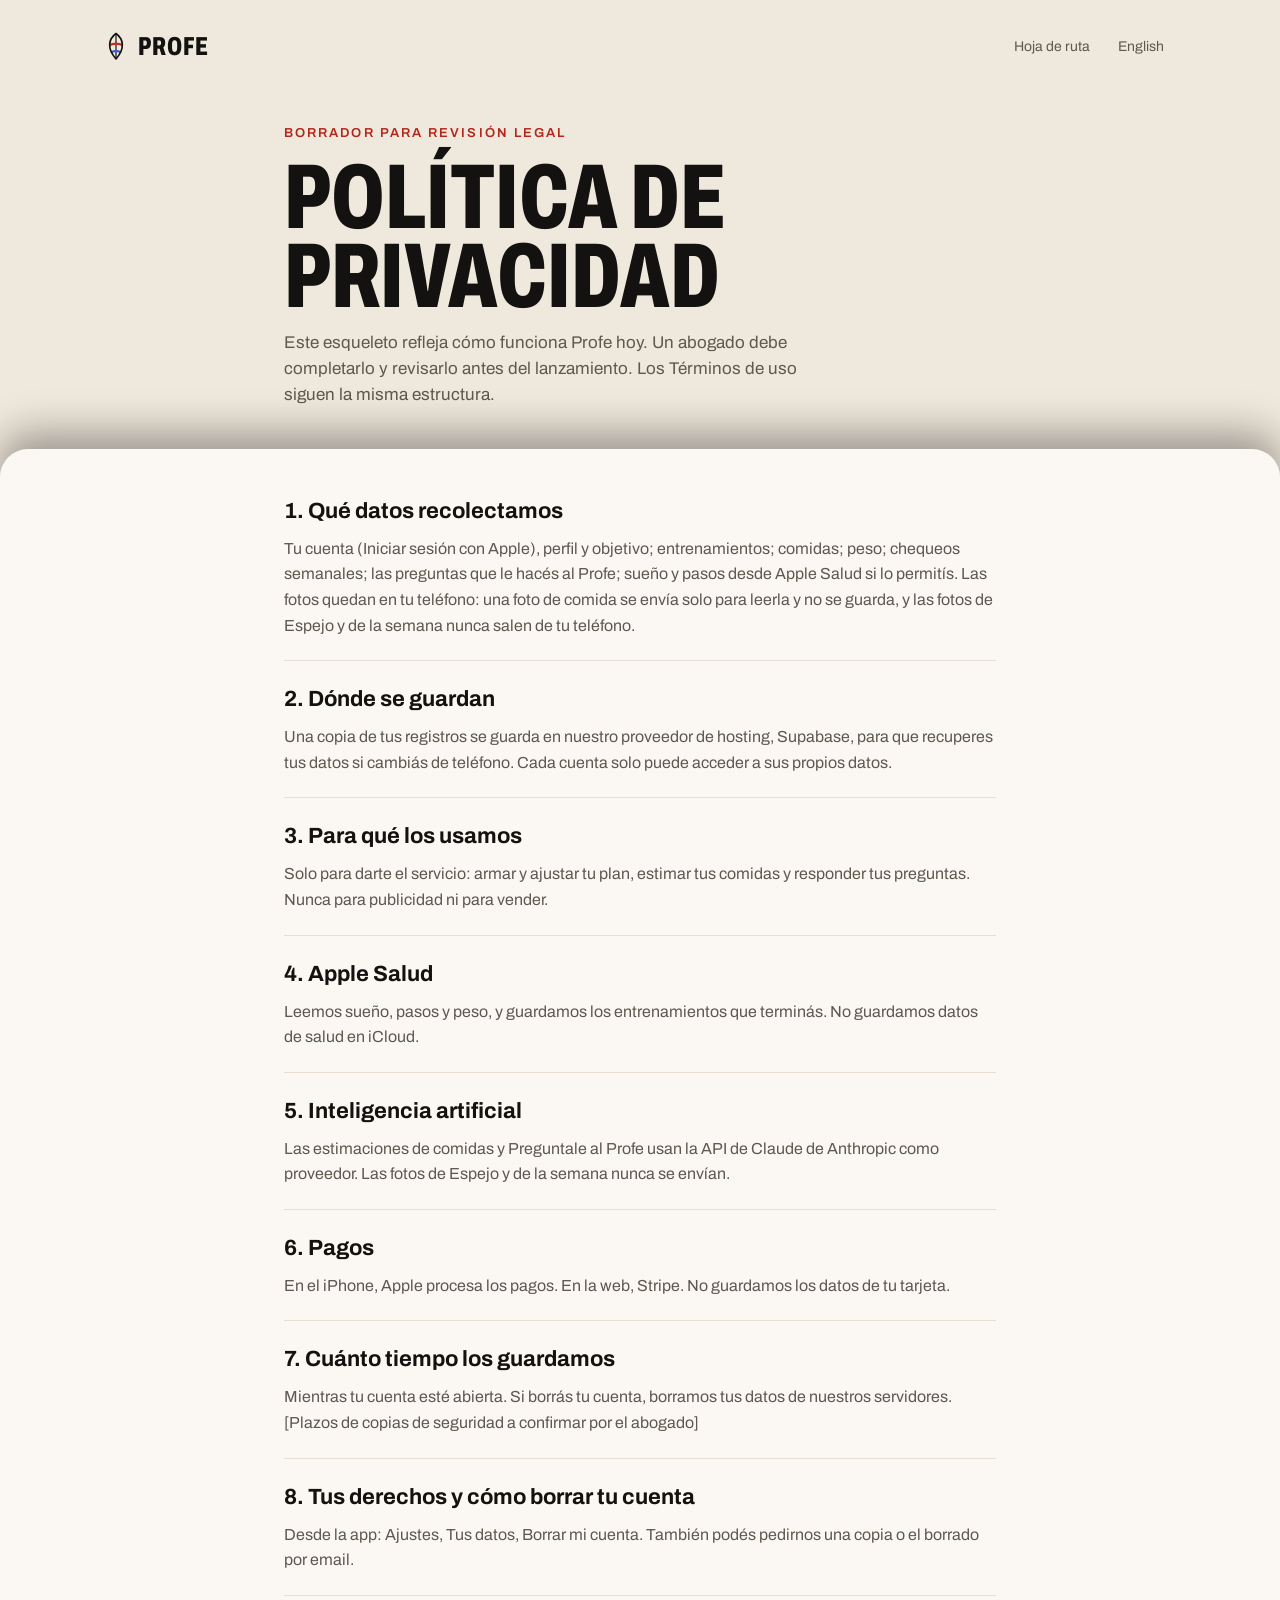
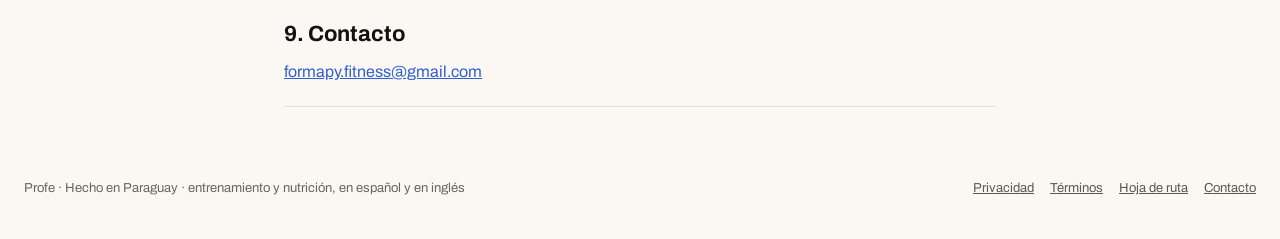
==== privacy-es.html @ db01f184 "Add files via upload" ====
<!doctype html>
<html lang="es">
<head>
<meta charset="utf-8">
<meta name="viewport" content="width=device-width, initial-scale=1">
<title>Profe privacidad</title>
<link rel="preconnect" href="https://fonts.googleapis.com"><link rel="preconnect" href="https://fonts.gstatic.com" crossorigin>
<link href="https://fonts.googleapis.com/css2?family=Archivo:wdth,wght@62..125,300..900&display=swap" rel="stylesheet">
<link rel="stylesheet" href="site.css">
</head>
<body>
<header class="top wrap">
  <a class="brand" href="index-es.html"><svg class="logo" viewBox="0 0 100 120" aria-hidden="true"><defs><clipPath id="lc"><path d="M50 6 C80 28 90 66 50 112 C10 66 20 28 50 6Z"/></clipPath></defs><g clip-path="url(#lc)" fill="none"><path d="M50 112 L50 0" stroke="var(--ink)" stroke-width="5"/><circle cx="50" cy="112" r="34" stroke="var(--azul)" stroke-width="9"/><circle cx="50" cy="112" r="64" stroke="var(--rojo)" stroke-width="9"/></g><path d="M50 6 C80 28 90 66 50 112 C10 66 20 28 50 6Z" fill="none" stroke="var(--ink)" stroke-width="7" stroke-linejoin="round"/></svg><span>PROFE</span></a>
  <nav aria-label="Site"><a href="roadmap-es.html">Hoja de ruta</a><a href="privacy.html" hreflang="en">English</a></nav>
</header>
<section class="hero wrap narrow"><span class="kicker red">Borrador para revisión legal</span><h1>POLÍTICA DE PRIVACIDAD</h1><p class="lead">Este esqueleto refleja cómo funciona Profe hoy. Un abogado debe completarlo y revisarlo antes del lanzamiento. Los Términos de uso siguen la misma estructura.</p></section>
<main class="sheet"><div class="wrap narrow"><section class="clause"><h2>1. Qué datos recolectamos</h2><p>Tu cuenta (Iniciar sesión con Apple), perfil y objetivo; entrenamientos; comidas; peso; chequeos semanales; las preguntas que le hacés al Profe; sueño y pasos desde Apple Salud si lo permitís. Las fotos quedan en tu teléfono: una foto de comida se envía solo para leerla y no se guarda, y las fotos de Espejo y de la semana nunca salen de tu teléfono.</p></section><section class="clause"><h2>2. Dónde se guardan</h2><p>Una copia de tus registros se guarda en nuestro proveedor de hosting, Supabase, para que recuperes tus datos si cambiás de teléfono. Cada cuenta solo puede acceder a sus propios datos.</p></section><section class="clause"><h2>3. Para qué los usamos</h2><p>Solo para darte el servicio: armar y ajustar tu plan, estimar tus comidas y responder tus preguntas. Nunca para publicidad ni para vender.</p></section><section class="clause"><h2>4. Apple Salud</h2><p>Leemos sueño, pasos y peso, y guardamos los entrenamientos que terminás. No guardamos datos de salud en iCloud.</p></section><section class="clause"><h2>5. Inteligencia artificial</h2><p>Las estimaciones de comidas y Preguntale al Profe usan la API de Claude de Anthropic como proveedor. Las fotos de Espejo y de la semana nunca se envían.</p></section><section class="clause"><h2>6. Pagos</h2><p>En el iPhone, Apple procesa los pagos. En la web, Stripe. No guardamos los datos de tu tarjeta.</p></section><section class="clause"><h2>7. Cuánto tiempo los guardamos</h2><p>Mientras tu cuenta esté abierta. Si borrás tu cuenta, borramos tus datos de nuestros servidores. [Plazos de copias de seguridad a confirmar por el abogado]</p></section><section class="clause"><h2>8. Tus derechos y cómo borrar tu cuenta</h2><p>Desde la app: Ajustes, Tus datos, Borrar mi cuenta. También podés pedirnos una copia o el borrado por email.</p></section><section class="clause"><h2>9. Contacto</h2><p><a href="mailto:formapy.fitness@gmail.com">formapy.fitness@gmail.com</a></p></section></div></main>
<footer class="foot wrap"><span>Profe · Hecho en Paraguay · entrenamiento y nutrición, en español y en inglés</span><span class="links"><a href="privacy-es.html">Privacidad</a><a href="https://www.apple.com/legal/internet-services/itunes/dev/stdeula/">Términos</a><a href="roadmap-es.html">Hoja de ruta</a><a href="mailto:formapy.fitness@gmail.com">Contacto</a></span></footer>
</body>
</html>
---- site.css ----
/* Profe website: tokens.json colors, dark by default like the Web, Legal and Roadmap boards, light when the
   visitor's system is light. */
:root {
  color-scheme: dark light;
  --base: #0E0D0C; --sheet: #1C1A17; --ink: #F5F0E8; --muted: #A39C91; --faint: #8A8378;
  --rule: #2E2A25; --outline: #4A443D; --rojo: #C62A1D; --rojoInk: #EC5244; --oro: #D4A23A; --azul: #4C78E6;
  --link: #7B9CF0;
}
@media (prefers-color-scheme: light) {
  :root {
    --base: #EFE8DC; --sheet: #FBF8F3; --ink: #141210; --muted: #5F584F; --faint: #6B645B;
    --rule: #E7DFD2; --outline: #B5AC9E; --rojoInk: #B3261A; --oro: #8C6A1E; --azul: #2F5FD0; --link: #2F5FD0;
  }
}
* { box-sizing: border-box; }
html { -webkit-text-size-adjust: 100%; }
body {
  margin: 0; background: var(--base); color: var(--ink);
  font-family: 'Archivo', 'Helvetica Neue', Arial, sans-serif; line-height: 1.5;
  min-height: 100vh; display: flex; flex-direction: column;
}
a { color: var(--link); }
.wrap { width: 100%; max-width: 1120px; margin: 0 auto; padding-left: 24px; padding-right: 24px; }
.wrap.narrow { max-width: 760px; }

.top { display: flex; flex-wrap: wrap; align-items: center; justify-content: space-between; gap: 8px; padding-top: 24px; }
.brand { display: flex; align-items: center; gap: 10px; min-height: 44px; color: var(--ink); text-decoration: none; }
.brand span { font-size: 26px; font-weight: 800; font-stretch: 68%; letter-spacing: 0.04em; }
.logo { width: 24px; height: 29px; }
nav { display: flex; flex-wrap: wrap; gap: 4px; }
nav a { min-height: 44px; padding: 0 12px; display: flex; align-items: center; color: var(--muted); text-decoration: none; font-size: 14px; }
nav a:hover { color: var(--ink); }

.hero { display: flex; flex-direction: column; gap: 14px; padding-top: 56px; padding-bottom: 40px; }
.hero.split { flex-direction: row; flex-wrap: wrap; align-items: flex-end; justify-content: space-between; gap: 24px; padding-top: 64px; padding-bottom: 48px; }
.hero.split > div { display: flex; flex-direction: column; gap: 14px; flex: 1 1 520px; }
.kicker { font-size: 13px; letter-spacing: 0.16em; text-transform: uppercase; font-weight: 600; color: var(--muted); }
.kicker.red { color: var(--rojoInk); }
h1 { margin: 0; font-size: clamp(48px, 8vw, 92px); line-height: 0.86; font-weight: 800; font-stretch: 68%; overflow-wrap: anywhere; }
.lead { margin: 0; max-width: 560px; font-size: 17px; line-height: 1.55; color: var(--muted); }
.note { margin: 8px 0 0; font-size: 14px; color: var(--faint); }

.primary {
  min-height: 54px; padding: 0 26px; border-radius: 27px; background: var(--rojo); color: #FFFFFF;
  text-decoration: none; display: inline-flex; align-items: center; font-weight: 700; font-size: 16px;
}
.primary:hover { filter: brightness(1.08); }

.sheet { flex: 1; background: var(--sheet); border-radius: 28px 28px 0 0; box-shadow: inset 0 1px 0 rgba(245,240,232,0.12), 0 -16px 40px rgba(0,0,0,0.35); padding: 24px 0 40px; }
.clause { display: flex; flex-direction: column; gap: 8px; padding: 22px 0; border-bottom: 1px solid var(--rule); }
.clause h2 { margin: 0; font-size: 22px; }
.clause p { margin: 0; font-size: 16px; line-height: 1.6; color: var(--muted); }

.cols { display: grid; grid-template-columns: repeat(auto-fit, minmax(min(300px, 100%), 1fr)); gap: 40px; padding-top: 16px; }
.colhead { display: flex; align-items: center; gap: 10px; padding-bottom: 14px; }
.colhead h2 { margin: 0; font-size: 28px; font-weight: 800; font-stretch: 68%; }
.count { font-size: 13px; color: var(--faint); }
.petal { width: 16px; height: 19px; display: inline-block; clip-path: path('M8 1 C14 5 15.5 12 8 18 C0.5 12 2 5 8 1Z'); }
.petal.azul { background: var(--azul); }
.petal.outline { background: var(--outline); }
.stitch { height: 6px; background-image: radial-gradient(circle, rgba(213,43,30,0.65) 1.3px, transparent 1.8px); background-size: 9px 6px; background-position: center; }
.col article { display: flex; flex-direction: column; gap: 6px; padding: 18px 0; border-bottom: 1px solid var(--rule); }
.col h3 { margin: 0; font-size: 17px; font-weight: 700; }
.col p { margin: 0; font-size: 14px; line-height: 1.5; color: var(--muted); }
.tag { font-size: 11px; letter-spacing: 0.14em; text-transform: uppercase; font-weight: 700; }
.tag.red { color: var(--rojoInk); }
.tag.gold { color: var(--oro); }

.foot { display: flex; flex-wrap: wrap; justify-content: space-between; gap: 12px; padding-top: 32px; padding-bottom: 40px; font-size: 13px; color: var(--faint); background: var(--sheet); max-width: none; }
.foot .links { display: flex; flex-wrap: wrap; gap: 16px; }
.foot a { color: var(--muted); }
body:not(:has(.sheet)) .foot { background: transparent; margin-top: auto; }
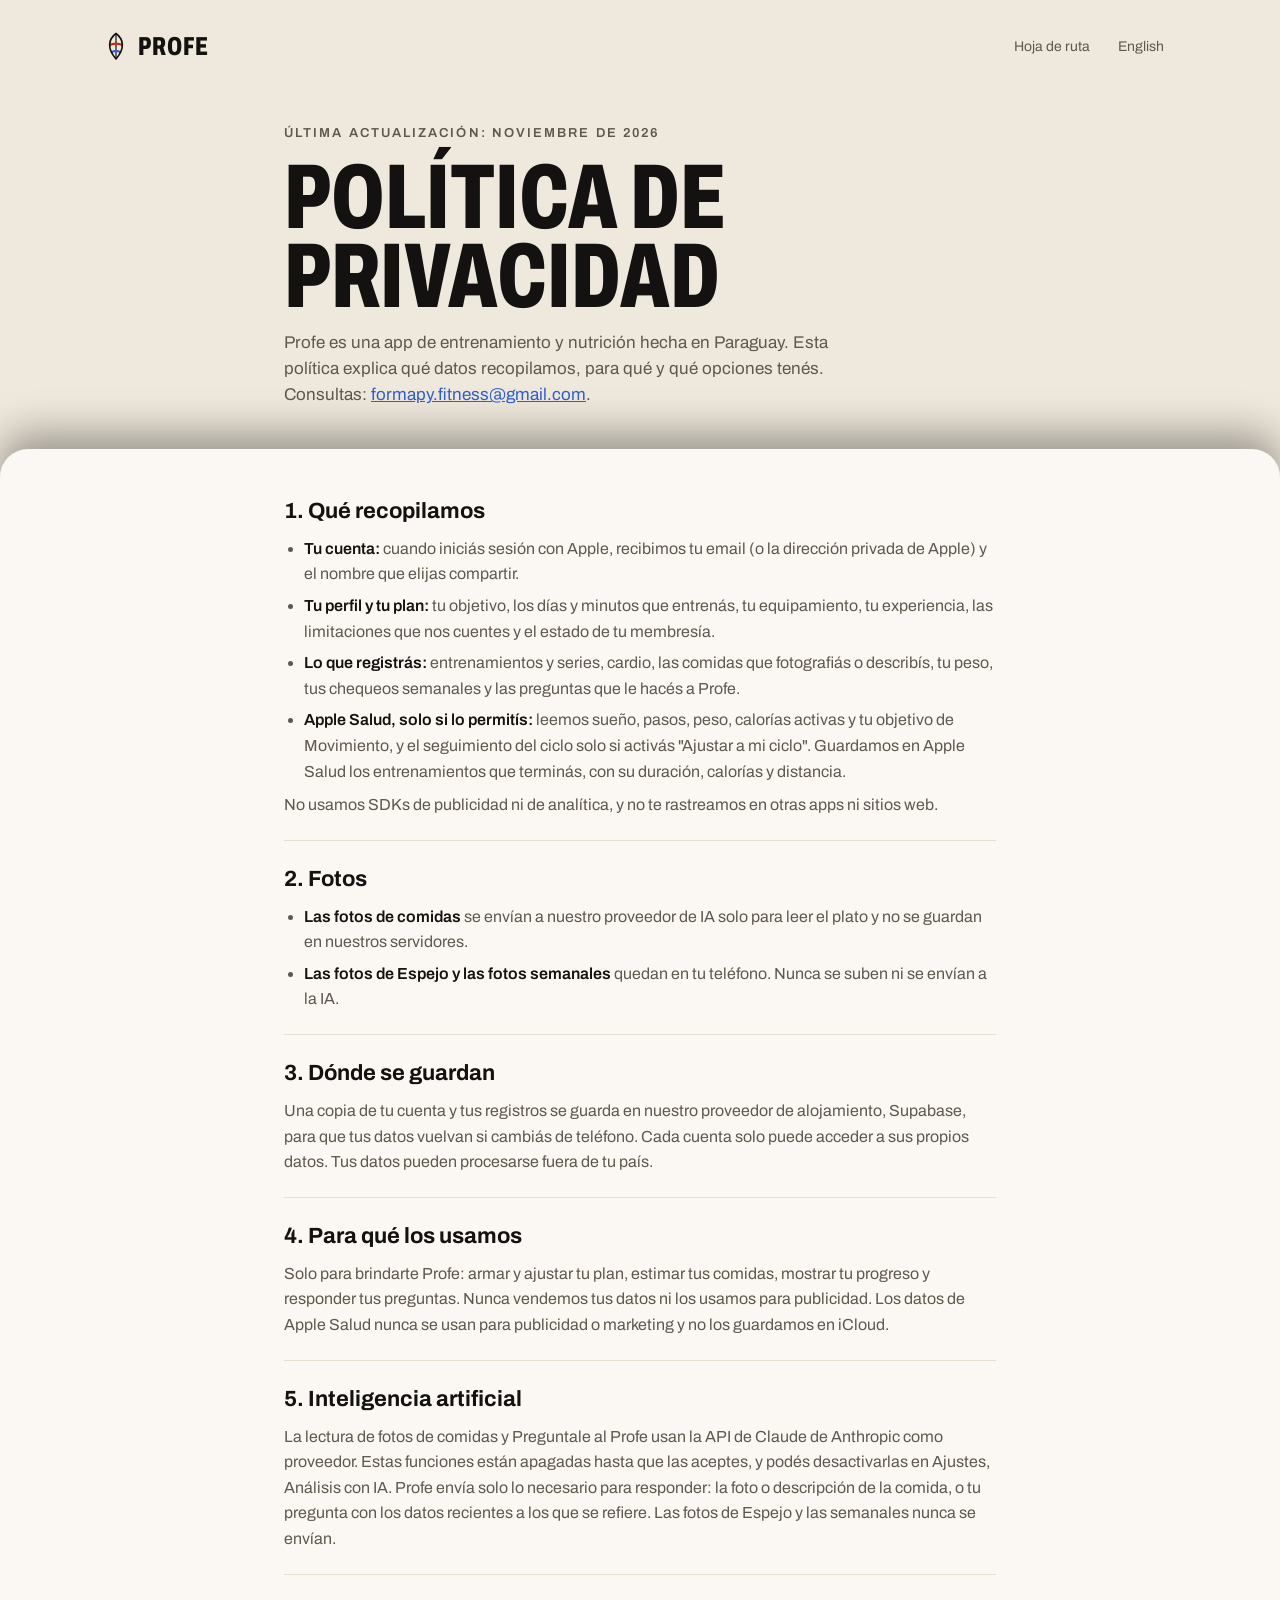
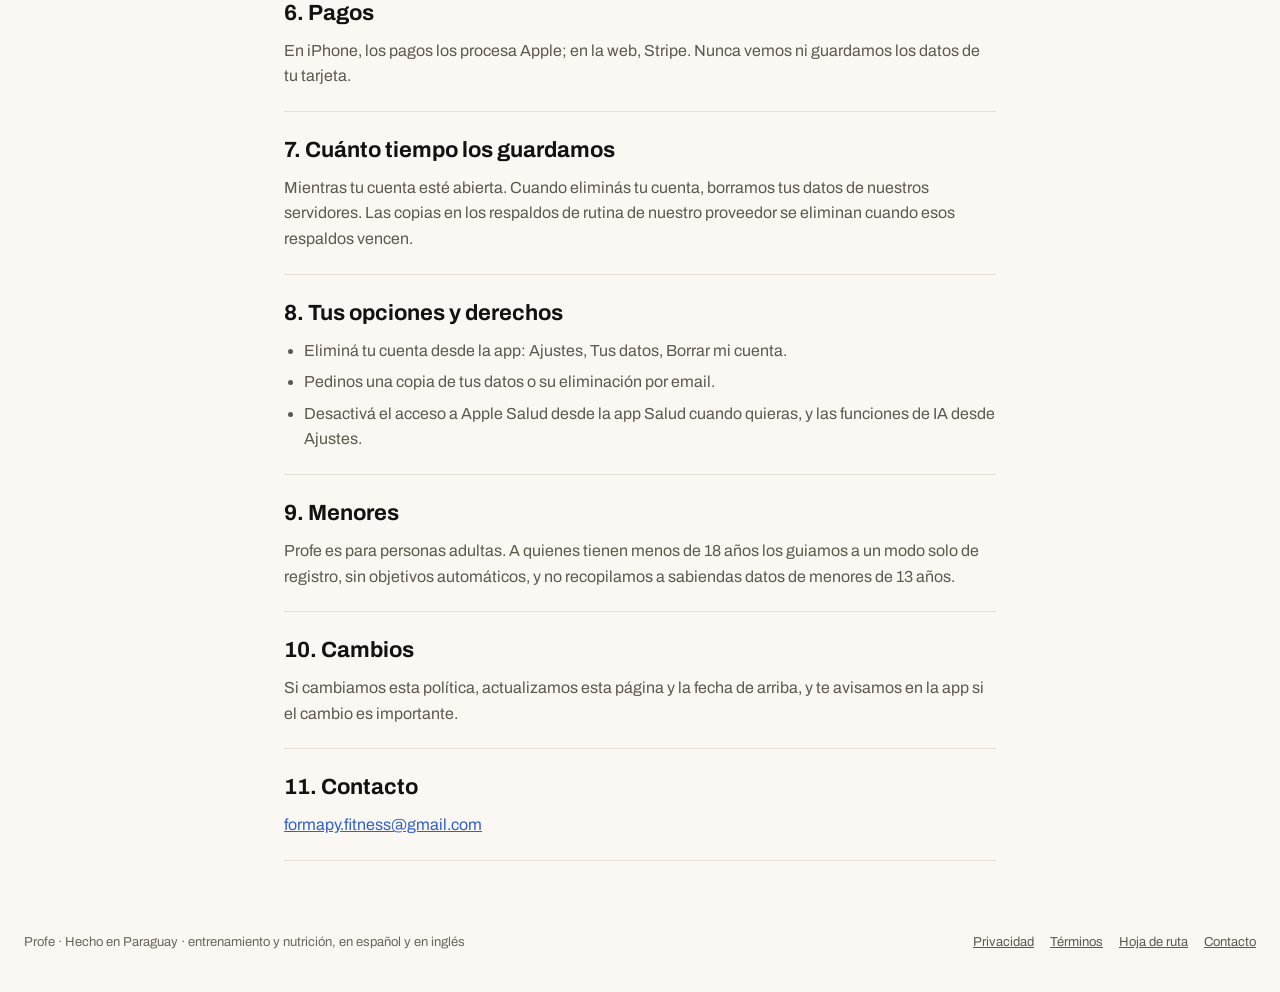
==== commit ff4310e7: "Privacy policy: final text (EN, ES)" ====
--- a/privacy-es.html
+++ b/privacy-es.html
@@ -13,8 +13,8 @@
   <a class="brand" href="index-es.html"><svg class="logo" viewBox="0 0 100 120" aria-hidden="true"><defs><clipPath id="lc"><path d="M50 6 C80 28 90 66 50 112 C10 66 20 28 50 6Z"/></clipPath></defs><g clip-path="url(#lc)" fill="none"><path d="M50 112 L50 0" stroke="var(--ink)" stroke-width="5"/><circle cx="50" cy="112" r="34" stroke="var(--azul)" stroke-width="9"/><circle cx="50" cy="112" r="64" stroke="var(--rojo)" stroke-width="9"/></g><path d="M50 6 C80 28 90 66 50 112 C10 66 20 28 50 6Z" fill="none" stroke="var(--ink)" stroke-width="7" stroke-linejoin="round"/></svg><span>PROFE</span></a>
   <nav aria-label="Site"><a href="roadmap-es.html">Hoja de ruta</a><a href="privacy.html" hreflang="en">English</a></nav>
 </header>
-<section class="hero wrap narrow"><span class="kicker red">Borrador para revisión legal</span><h1>POLÍTICA DE PRIVACIDAD</h1><p class="lead">Este esqueleto refleja cómo funciona Profe hoy. Un abogado debe completarlo y revisarlo antes del lanzamiento. Los Términos de uso siguen la misma estructura.</p></section>
-<main class="sheet"><div class="wrap narrow"><section class="clause"><h2>1. Qué datos recolectamos</h2><p>Tu cuenta (Iniciar sesión con Apple), perfil y objetivo; entrenamientos; comidas; peso; chequeos semanales; las preguntas que le hacés al Profe; sueño y pasos desde Apple Salud si lo permitís. Las fotos quedan en tu teléfono: una foto de comida se envía solo para leerla y no se guarda, y las fotos de Espejo y de la semana nunca salen de tu teléfono.</p></section><section class="clause"><h2>2. Dónde se guardan</h2><p>Una copia de tus registros se guarda en nuestro proveedor de hosting, Supabase, para que recuperes tus datos si cambiás de teléfono. Cada cuenta solo puede acceder a sus propios datos.</p></section><section class="clause"><h2>3. Para qué los usamos</h2><p>Solo para darte el servicio: armar y ajustar tu plan, estimar tus comidas y responder tus preguntas. Nunca para publicidad ni para vender.</p></section><section class="clause"><h2>4. Apple Salud</h2><p>Leemos sueño, pasos y peso, y guardamos los entrenamientos que terminás. No guardamos datos de salud en iCloud.</p></section><section class="clause"><h2>5. Inteligencia artificial</h2><p>Las estimaciones de comidas y Preguntale al Profe usan la API de Claude de Anthropic como proveedor. Las fotos de Espejo y de la semana nunca se envían.</p></section><section class="clause"><h2>6. Pagos</h2><p>En el iPhone, Apple procesa los pagos. En la web, Stripe. No guardamos los datos de tu tarjeta.</p></section><section class="clause"><h2>7. Cuánto tiempo los guardamos</h2><p>Mientras tu cuenta esté abierta. Si borrás tu cuenta, borramos tus datos de nuestros servidores. [Plazos de copias de seguridad a confirmar por el abogado]</p></section><section class="clause"><h2>8. Tus derechos y cómo borrar tu cuenta</h2><p>Desde la app: Ajustes, Tus datos, Borrar mi cuenta. También podés pedirnos una copia o el borrado por email.</p></section><section class="clause"><h2>9. Contacto</h2><p><a href="mailto:formapy.fitness@gmail.com">formapy.fitness@gmail.com</a></p></section></div></main>
+<section class="hero wrap narrow"><span class="kicker">Última actualización: noviembre de 2026</span><h1>POLÍTICA DE PRIVACIDAD</h1><p class="lead">Profe es una app de entrenamiento y nutrición hecha en Paraguay. Esta política explica qué datos recopilamos, para qué y qué opciones tenés. Consultas: <a href="mailto:formapy.fitness@gmail.com">formapy.fitness@gmail.com</a>.</p></section>
+<main class="sheet"><div class="wrap narrow"><section class="clause"><h2>1. Qué recopilamos</h2><ul class="points"><li><strong>Tu cuenta:</strong> cuando iniciás sesión con Apple, recibimos tu email (o la dirección privada de Apple) y el nombre que elijas compartir.</li><li><strong>Tu perfil y tu plan:</strong> tu objetivo, los días y minutos que entrenás, tu equipamiento, tu experiencia, las limitaciones que nos cuentes y el estado de tu membresía.</li><li><strong>Lo que registrás:</strong> entrenamientos y series, cardio, las comidas que fotografiás o describís, tu peso, tus chequeos semanales y las preguntas que le hacés a Profe.</li><li><strong>Apple Salud, solo si lo permitís:</strong> leemos sueño, pasos, peso, calorías activas y tu objetivo de Movimiento, y el seguimiento del ciclo solo si activás "Ajustar a mi ciclo". Guardamos en Apple Salud los entrenamientos que terminás, con su duración, calorías y distancia.</li></ul><p>No usamos SDKs de publicidad ni de analítica, y no te rastreamos en otras apps ni sitios web.</p></section><section class="clause"><h2>2. Fotos</h2><ul class="points"><li><strong>Las fotos de comidas</strong> se envían a nuestro proveedor de IA solo para leer el plato y no se guardan en nuestros servidores.</li><li><strong>Las fotos de Espejo y las fotos semanales</strong> quedan en tu teléfono. Nunca se suben ni se envían a la IA.</li></ul></section><section class="clause"><h2>3. Dónde se guardan</h2><p>Una copia de tu cuenta y tus registros se guarda en nuestro proveedor de alojamiento, Supabase, para que tus datos vuelvan si cambiás de teléfono. Cada cuenta solo puede acceder a sus propios datos. Tus datos pueden procesarse fuera de tu país.</p></section><section class="clause"><h2>4. Para qué los usamos</h2><p>Solo para brindarte Profe: armar y ajustar tu plan, estimar tus comidas, mostrar tu progreso y responder tus preguntas. Nunca vendemos tus datos ni los usamos para publicidad. Los datos de Apple Salud nunca se usan para publicidad o marketing y no los guardamos en iCloud.</p></section><section class="clause"><h2>5. Inteligencia artificial</h2><p>La lectura de fotos de comidas y Preguntale al Profe usan la API de Claude de Anthropic como proveedor. Estas funciones están apagadas hasta que las aceptes, y podés desactivarlas en Ajustes, Análisis con IA. Profe envía solo lo necesario para responder: la foto o descripción de la comida, o tu pregunta con los datos recientes a los que se refiere. Las fotos de Espejo y las semanales nunca se envían.</p></section><section class="clause"><h2>6. Pagos</h2><p>En iPhone, los pagos los procesa Apple; en la web, Stripe. Nunca vemos ni guardamos los datos de tu tarjeta.</p></section><section class="clause"><h2>7. Cuánto tiempo los guardamos</h2><p>Mientras tu cuenta esté abierta. Cuando eliminás tu cuenta, borramos tus datos de nuestros servidores. Las copias en los respaldos de rutina de nuestro proveedor se eliminan cuando esos respaldos vencen.</p></section><section class="clause"><h2>8. Tus opciones y derechos</h2><ul class="points"><li>Eliminá tu cuenta desde la app: Ajustes, Tus datos, Borrar mi cuenta.</li><li>Pedinos una copia de tus datos o su eliminación por email.</li><li>Desactivá el acceso a Apple Salud desde la app Salud cuando quieras, y las funciones de IA desde Ajustes.</li></ul></section><section class="clause"><h2>9. Menores</h2><p>Profe es para personas adultas. A quienes tienen menos de 18 años los guiamos a un modo solo de registro, sin objetivos automáticos, y no recopilamos a sabiendas datos de menores de 13 años.</p></section><section class="clause"><h2>10. Cambios</h2><p>Si cambiamos esta política, actualizamos esta página y la fecha de arriba, y te avisamos en la app si el cambio es importante.</p></section><section class="clause"><h2>11. Contacto</h2><p><a href="mailto:formapy.fitness@gmail.com">formapy.fitness@gmail.com</a></p></section></div></main>
 <footer class="foot wrap"><span>Profe · Hecho en Paraguay · entrenamiento y nutrición, en español y en inglés</span><span class="links"><a href="privacy-es.html">Privacidad</a><a href="https://www.apple.com/legal/internet-services/itunes/dev/stdeula/">Términos</a><a href="roadmap-es.html">Hoja de ruta</a><a href="mailto:formapy.fitness@gmail.com">Contacto</a></span></footer>
 </body>
 </html>
--- a/site.css
+++ b/site.css
@@ -50,6 +50,8 @@
 .clause { display: flex; flex-direction: column; gap: 8px; padding: 22px 0; border-bottom: 1px solid var(--rule); }
 .clause h2 { margin: 0; font-size: 22px; }
 .clause p { margin: 0; font-size: 16px; line-height: 1.6; color: var(--muted); }
+.clause .points { margin: 0; padding-left: 20px; display: flex; flex-direction: column; gap: 6px; font-size: 16px; line-height: 1.6; color: var(--muted); }
+.clause strong { color: var(--ink); font-weight: 600; }
 
 .cols { display: grid; grid-template-columns: repeat(auto-fit, minmax(min(300px, 100%), 1fr)); gap: 40px; padding-top: 16px; }
 .colhead { display: flex; align-items: center; gap: 10px; padding-bottom: 14px; }
